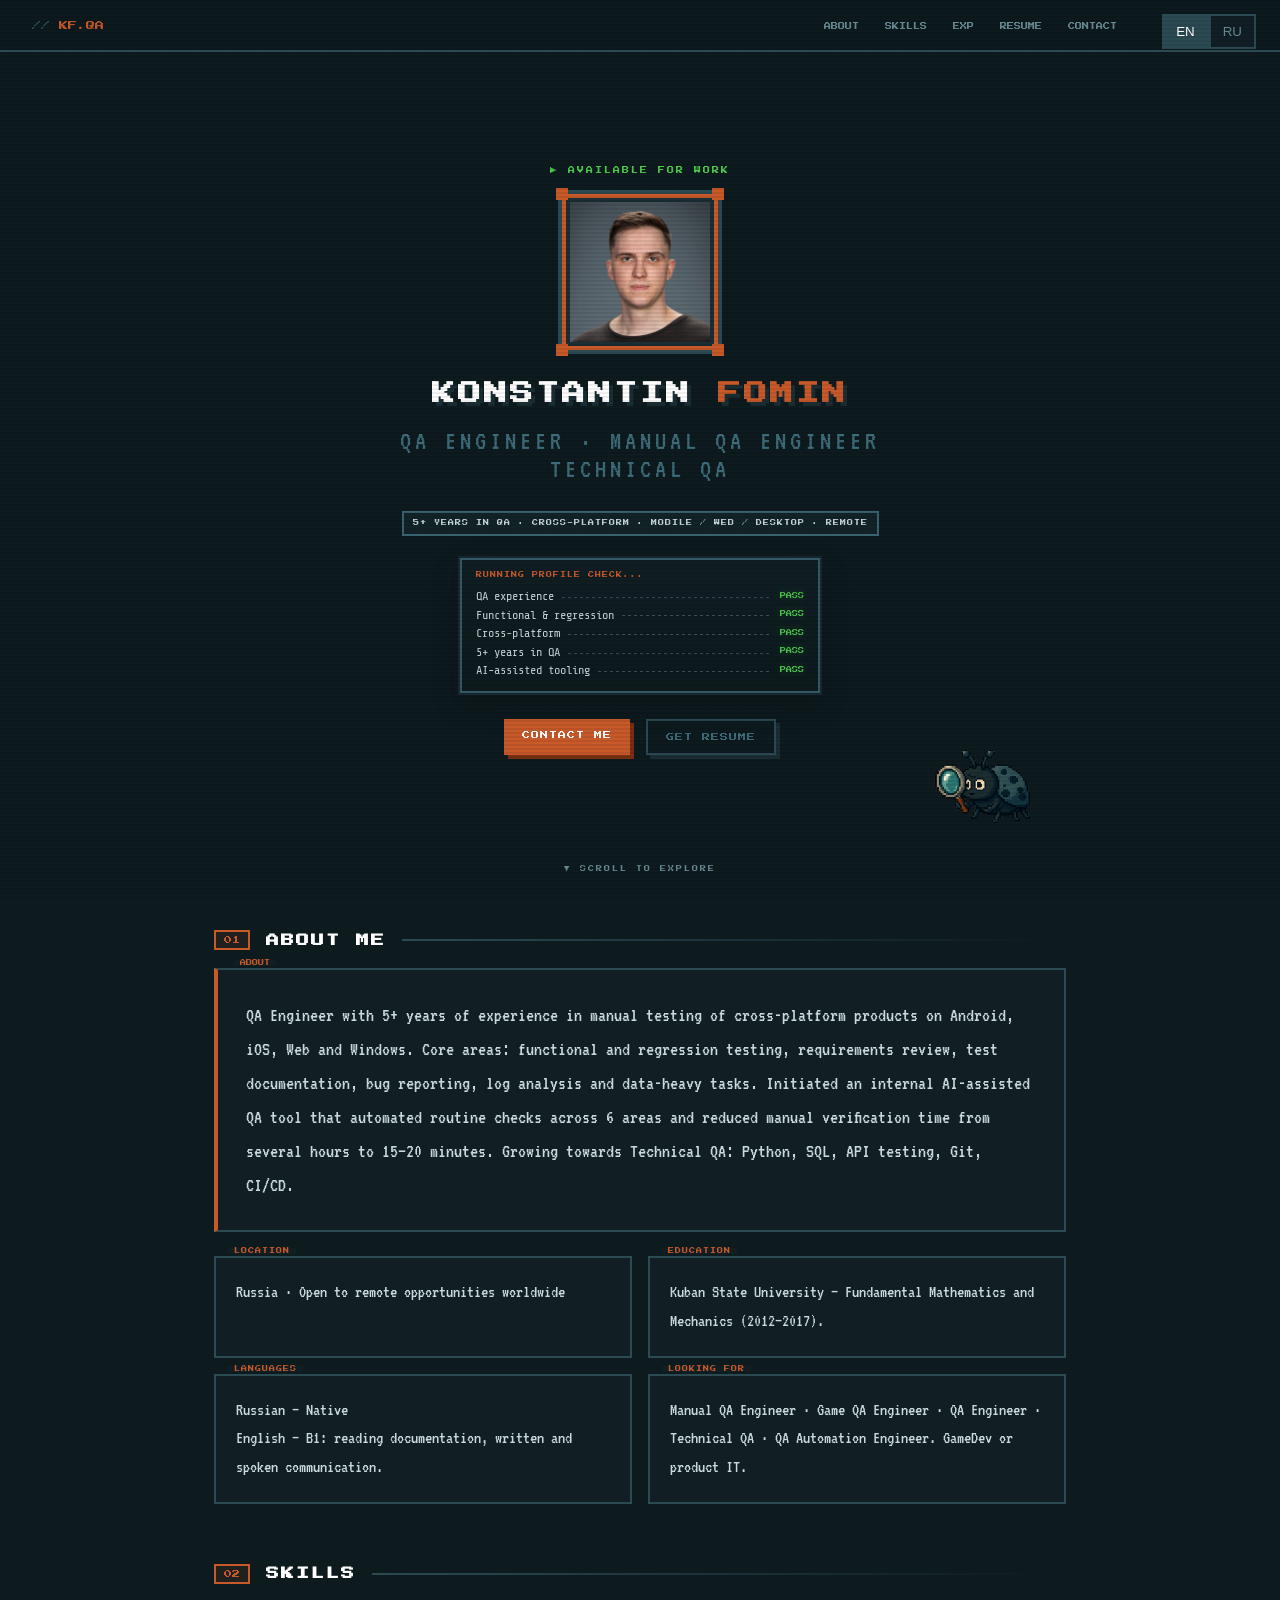
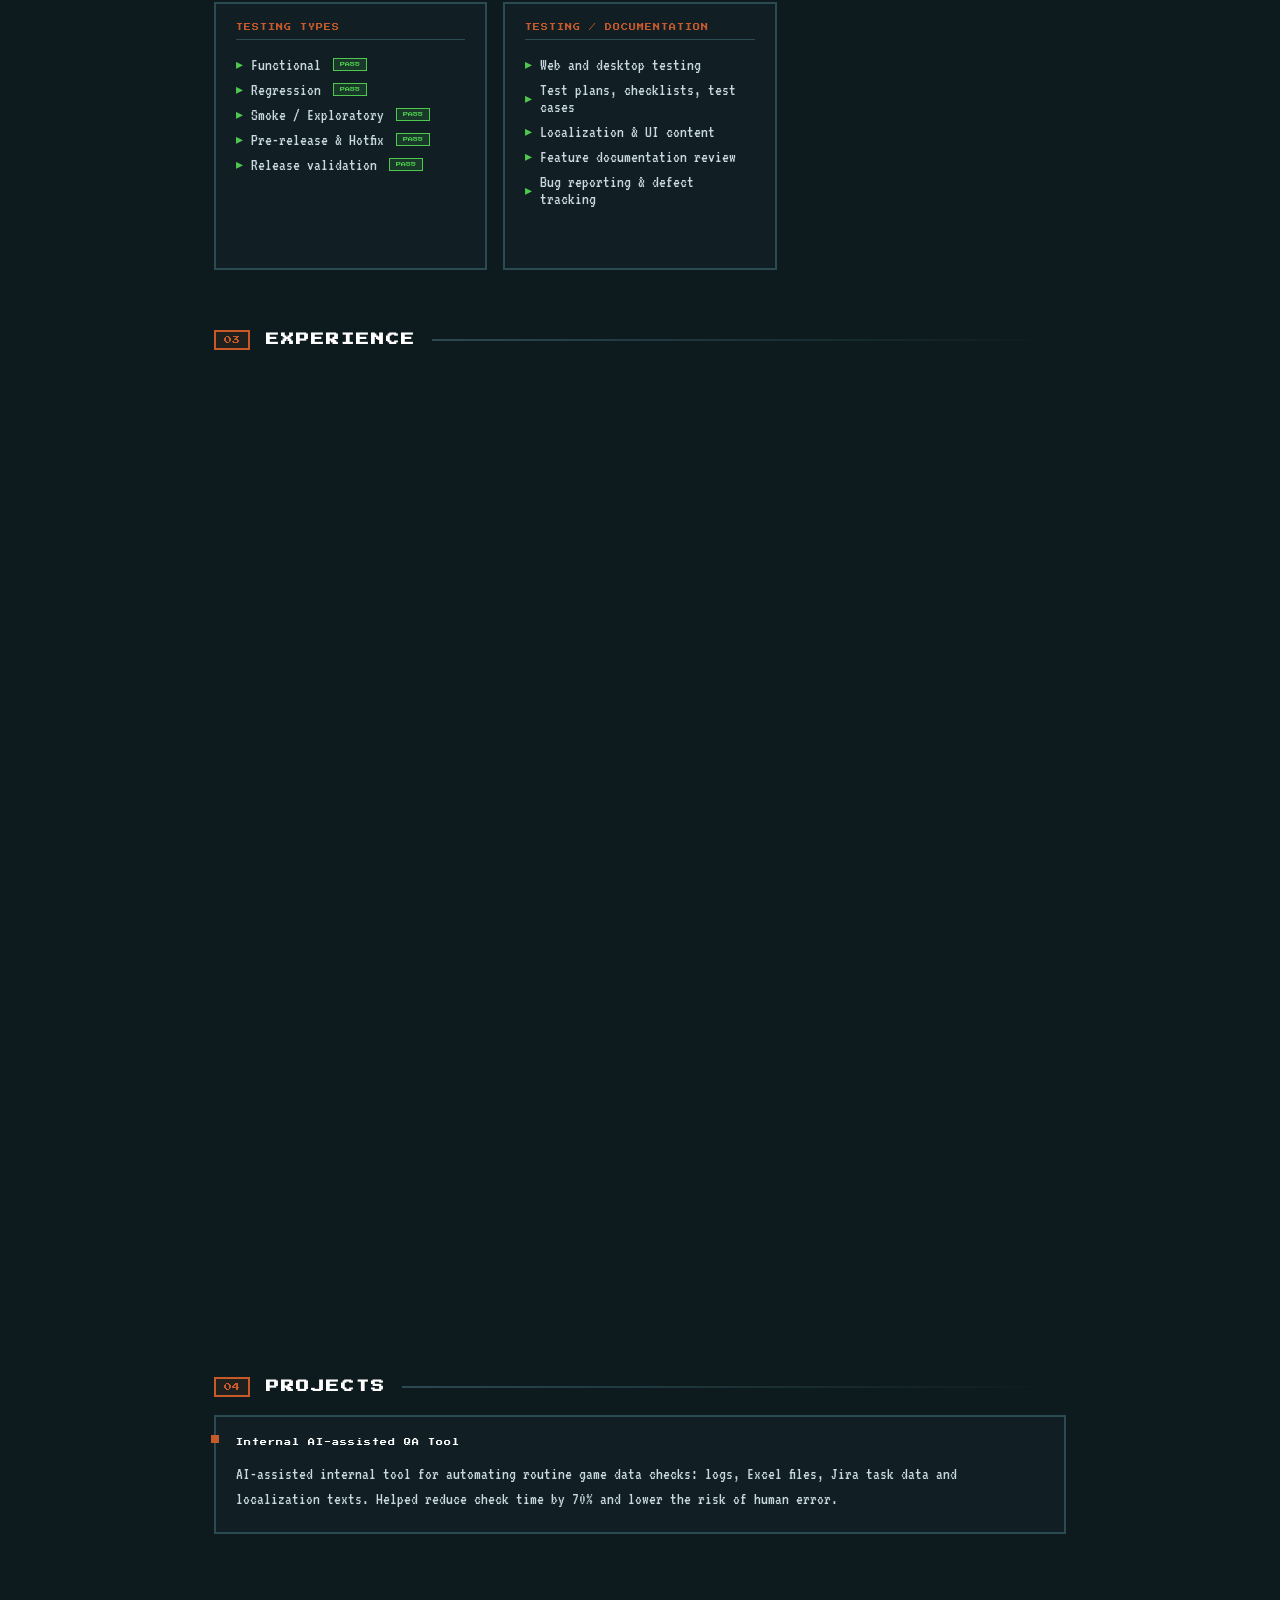
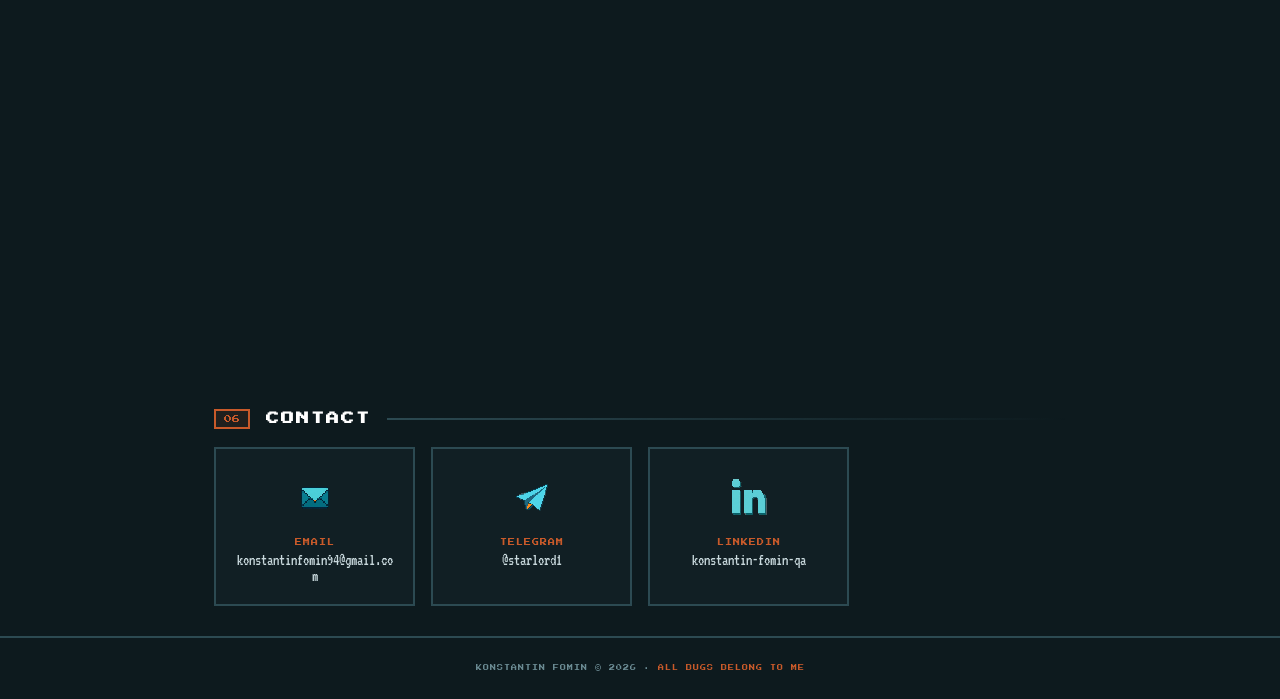
==== general/index.html @ f380e606 "Add /general — non-gamedev General QA version of the site New page at general/index.html (served at " ====
<!DOCTYPE html>
<html lang="en">
<head>
<meta charset="UTF-8">
<meta name="viewport" content="width=device-width, initial-scale=1.0">
<title>Konstantin Fomin — QA Engineer</title>
<link rel="icon" type="image/png" sizes="16x16" href="/assets/icons/favicon-16x16.png">
<link rel="icon" type="image/png" sizes="32x32" href="/assets/icons/favicon-32x32.png">
<link rel="icon" type="image/png" href="/assets/icons/favicon.png">
<link rel="apple-touch-icon" sizes="180x180" href="/assets/icons/apple-touch-icon.png">
<link href="https://fonts.googleapis.com/css2?family=Press+Start+2P&family=VT323&family=Share+Tech+Mono&display=swap" rel="stylesheet">
<style>
:root {
  --teal: #2C4A52;
  --teal-light: #3d6b77;
  --teal-dark: #1a2e34;
  --orange: #C85A2A;
  --bg: #0d1a1e;
  --bg2: #111f24;
  --text: #c8d8dc;
  --text-dim: #6a8a92;
  --green: #4ec94e;
  --yellow: #e8c84e;
}
* { margin:0; padding:0; box-sizing:border-box; }
html { scroll-behavior:smooth; }
body {
  background:var(--bg); color:var(--text);
  font-family:"Share Tech Mono",monospace;
  font-size:14px; overflow-x:hidden; cursor:crosshair;
}
body::before {
  content:""; position:fixed; inset:0;
  background:repeating-linear-gradient(0deg,transparent,transparent 2px,rgba(0,0,0,0.07) 2px,rgba(0,0,0,0.07) 4px);
  pointer-events:none; z-index:1000;
}
body::after {
  content:""; position:fixed; inset:0;
  background-image:linear-gradient(rgba(44,74,82,0.05) 1px,transparent 1px),linear-gradient(90deg,rgba(44,74,82,0.05) 1px,transparent 1px);
  background-size:32px 32px; pointer-events:none; z-index:0;
}

/* LANG */
.lang-switcher { position:fixed; top:14px; right:24px; z-index:900; display:flex; font-family:"Press Start 2P",monospace; font-size:8px; }
.lang-btn { background:var(--bg2); border:2px solid var(--teal); color:var(--text-dim); padding:8px 12px; cursor:pointer; transition:all 0.1s; }
.lang-btn.active { background:var(--teal); color:#fff; }
.lang-btn:hover { background:var(--teal-light); color:#fff; }

/* NAV */
nav { position:fixed; top:0; left:0; width:100%; background:rgba(13,26,30,0.96); border-bottom:2px solid var(--teal); z-index:800; padding:0 32px; display:flex; align-items:center; height:52px; backdrop-filter:blur(8px); }
.nav-logo { font-family:"Press Start 2P",monospace; font-size:9px; color:var(--orange); margin-right:auto; }
.nav-logo span { color:var(--teal-light); }
.nav-links { display:flex; gap:4px; list-style:none; margin-right:120px; }
.nav-links a { font-family:"Press Start 2P",monospace; font-size:7px; color:var(--text-dim); text-decoration:none; padding:6px 10px; border:1px solid transparent; transition:all 0.15s; }
.nav-links a:hover { color:var(--orange); border-color:var(--orange); }

/* HERO */
#hero { min-height:100vh; display:flex; align-items:center; justify-content:center; flex-direction:column; position:relative; z-index:1; padding-top:52px; text-align:center; }
.hero-status { font-family:"Press Start 2P",monospace; font-size:7px; color:var(--green); letter-spacing:2px; margin-bottom:28px; animation:blink 1.2s infinite; }
@keyframes blink { 0%,100%{opacity:1} 50%{opacity:0.3} }

.hero-photo-wrap { position:relative; width:140px; height:140px; margin:0 auto 32px; }
.hero-photo { width:140px; height:140px; object-fit:cover; object-position:top center; display:block; }
.pixel-frame {
  position:absolute; inset:0; pointer-events:none;
  outline:4px solid var(--orange);
  outline-offset:4px;
  box-shadow: 0 0 0 8px var(--teal-dark), 0 0 0 12px var(--teal);
}
.pixel-corner { position:absolute; width:12px; height:12px; background:var(--orange); }
.pixel-corner.tl { top:-14px; left:-14px; }
.pixel-corner.tr { top:-14px; right:-14px; }
.pixel-corner.bl { bottom:-14px; left:-14px; }
.pixel-corner.br { bottom:-14px; right:-14px; animation:pulse-dot 2s infinite; }
@keyframes pulse-dot { 0%,100%{opacity:1;transform:scale(1)} 50%{opacity:0.5;transform:scale(1.4)} }

.hero-name { font-family:"Press Start 2P",monospace; font-size:clamp(13px,2.5vw,23px); color:#fff; letter-spacing:3px; line-height:1.7; margin-bottom:14px; text-shadow:4px 4px 0 var(--teal-dark); }
.hero-name .hl { color:var(--orange); }
.hero-title { font-family:"VT323",monospace; font-size:clamp(20px,3.5vw,28px); color:var(--teal-light); letter-spacing:4px; margin-bottom:28px; }
.hero-tags { display:flex; gap:8px; justify-content:center; flex-wrap:wrap; margin-bottom:22px; }
.hero-tags.summary { margin-bottom:22px; }
.tag { font-family:"Press Start 2P",monospace; font-size:6px; padding:5px 9px; border:2px solid var(--teal); color:var(--text-dim); background:rgba(44,74,82,0.2); }
.tag.pass { border-color:var(--green); color:var(--green); background:rgba(78,201,78,0.08); }
.hero-summary { max-width:min(760px,100%); line-height:1.8; letter-spacing:1px; color:var(--text); border-color:rgba(61,107,119,0.9); }
.hero-btns { display:flex; gap:16px; justify-content:center; flex-wrap:wrap; }
.btn-pixel { font-family:"Press Start 2P",monospace; font-size:8px; padding:12px 18px; text-decoration:none; cursor:pointer; letter-spacing:1px; transition:transform 0.1s; display:inline-block; border:none; }
.btn-primary { background:var(--orange); color:#fff; box-shadow:4px 4px 0 #7a3010; }
.btn-primary:hover { transform:translate(-2px,-2px); box-shadow:6px 6px 0 #7a3010; }
.btn-secondary { background:transparent; color:var(--teal-light); border:2px solid var(--teal); box-shadow:4px 4px 0 var(--teal-dark); }
.btn-secondary:hover { transform:translate(-2px,-2px); box-shadow:6px 6px 0 var(--teal-dark); color:#fff; border-color:var(--teal-light); }

.qa-scanner {
  width:min(360px,calc(100vw - 48px)); margin:0 auto 26px; padding:12px 14px 11px;
  position:relative; overflow:hidden; text-align:left;
  background:linear-gradient(180deg,rgba(17,31,36,0.92),rgba(13,26,30,0.84));
  border:2px solid rgba(61,107,119,0.8); box-shadow:0 0 0 2px rgba(26,46,52,0.85),0 10px 28px rgba(0,0,0,0.18);
}
.qa-scanner::before {
  content:""; position:absolute; inset:0;
  background:linear-gradient(90deg,transparent,rgba(78,201,78,0.09),transparent);
  transform:translateX(-120%); animation:qa-scan 5.8s ease-in-out infinite;
  pointer-events:none;
}
.qa-scanner-title {
  position:relative; display:block; margin-bottom:9px;
  font-family:"Press Start 2P",monospace; font-size:6px; letter-spacing:1px; color:var(--orange);
}
.qa-row {
  position:relative; display:flex; align-items:center; gap:8px;
  font-family:"Share Tech Mono",monospace; font-size:12px; line-height:1.55; color:var(--text);
  opacity:0; transform:translateY(4px); animation:qa-row-in 0.45s ease forwards;
}
.qa-row:nth-child(2){ animation-delay:0.08s; }
.qa-row:nth-child(3){ animation-delay:0.16s; }
.qa-row:nth-child(4){ animation-delay:0.24s; }
.qa-row:nth-child(5){ animation-delay:0.32s; }
.qa-row:nth-child(6){ animation-delay:0.40s; }
.qa-row-label { white-space:nowrap; }
.qa-row::after {
  content:""; height:1px; flex:1; min-width:18px;
  background-image:linear-gradient(90deg,rgba(106,138,146,0.45) 45%,transparent 45%);
  background-size:6px 1px; transform:translateY(1px);
}
.qa-pass {
  order:3; font-family:"Press Start 2P",monospace; font-size:6px; color:var(--green);
  text-shadow:0 0 8px rgba(78,201,78,0.35); animation:qa-pass-pulse 2.8s ease-in-out infinite;
}
@keyframes qa-scan { 0%,58%,100%{transform:translateX(-120%)} 70%,88%{transform:translateX(120%)} }
@keyframes qa-row-in { to{opacity:1; transform:translateY(0)} }
@keyframes qa-pass-pulse { 0%,100%{opacity:0.82} 50%{opacity:1} }

/* BUG */
.bug-deco { position:absolute; bottom:36px; right:36px; width:150px; animation:bug-float 4s ease-in-out infinite; cursor:pointer; z-index:2; }
@keyframes bug-float { 0%,100%{transform:translateY(0) rotate(-3deg)} 50%{transform:translateY(-10px) rotate(3deg)} }
.bug-deco:hover { animation:bug-shake 0.4s forwards; }
@keyframes bug-shake { 0%,100%{transform:rotate(0)} 25%{transform:rotate(-12deg)} 75%{transform:rotate(12deg)} }

.scroll-hint { position:absolute; bottom:28px; left:50%; transform:translateX(-50%); font-family:"Press Start 2P",monospace; font-size:6px; color:var(--text-dim); letter-spacing:2px; animation:bounce 2s infinite; }
@keyframes bounce { 0%,100%{transform:translateX(-50%) translateY(0)} 50%{transform:translateX(-50%) translateY(8px)} }

/* SECTIONS */
section { position:relative; z-index:1; padding:30px 24px; max-width:900px; margin:0 auto; }
.section-header { display:flex; align-items:center; gap:16px; margin-bottom:18px; }
.section-num { font-family:"Press Start 2P",monospace; font-size:8px; color:var(--orange); border:2px solid var(--orange); padding:4px 8px; background:rgba(200,90,42,0.1); }
.section-title { font-family:"Press Start 2P",monospace; font-size:clamp(9px,1.8vw,13px); color:#fff; letter-spacing:2px; }
.section-line { flex:1; height:2px; background:linear-gradient(90deg,var(--teal),transparent); }

/* ABOUT */
.about-intro { background:var(--bg2); border:2px solid var(--teal); border-left:4px solid var(--orange); padding:28px; margin-bottom:24px; position:relative; }
.about-intro::before { content:"ABOUT"; position:absolute; top:-10px; left:16px; font-family:"Press Start 2P",monospace; font-size:6px; color:var(--orange); background:var(--bg2); padding:0 6px; }
.about-intro p { font-family:"VT323",monospace; font-size:20px; line-height:1.7; color:var(--text); }
.about-grid { display:grid; grid-template-columns:1fr 1fr; gap:16px; }
@media(max-width:640px){ .about-grid{grid-template-columns:1fr} }
.about-card { background:var(--bg2); border:2px solid var(--teal); padding:20px; position:relative; }
.about-card::before { content:attr(data-label); position:absolute; top:-10px; left:12px; font-family:"Press Start 2P",monospace; font-size:6px; background:var(--bg2); color:var(--orange); padding:0 6px; letter-spacing:1px; }
.about-card p { font-family:"VT323",monospace; font-size:18px; line-height:1.6; color:var(--text); }

/* SKILLS */
.skills-grid { display:grid; grid-template-columns:repeat(auto-fit,minmax(250px,1fr)); gap:16px; }
.skill-block { background:var(--bg2); border:2px solid var(--teal); padding:20px; }
.skill-block-title { font-family:"Press Start 2P",monospace; font-size:7px; color:var(--orange); letter-spacing:1px; margin-bottom:16px; padding-bottom:8px; border-bottom:1px solid var(--teal); }
.skill-item { display:flex; align-items:center; gap:8px; margin-bottom:8px; font-family:"VT323",monospace; font-size:17px; color:var(--text); }
.skill-item::before { content:"▸"; color:var(--green); font-size:14px; flex-shrink:0; }
.skill-item a { color:var(--orange); text-decoration:none; border-bottom:1px dotted var(--orange); }
.skill-item a:hover { color:var(--teal-light); border-bottom-color:var(--teal-light); }
.badge { display:inline-block; font-family:"Press Start 2P",monospace; font-size:5px; padding:3px 6px; margin-left:4px; }
.badge-pass { background:rgba(78,201,78,0.15); color:var(--green); border:1px solid var(--green); }
.badge-wip { background:rgba(232,200,78,0.15); color:var(--yellow); border:1px solid var(--yellow); }

/* EXPERIENCE */
.exp-item { background:var(--bg2); border:2px solid var(--teal); padding:28px; margin-bottom:24px; position:relative; }
.exp-item::before { content:""; position:absolute; left:-6px; top:20px; width:10px; height:10px; background:var(--orange); }
.exp-header { display:flex; justify-content:space-between; align-items:flex-start; margin-bottom:6px; flex-wrap:wrap; gap:8px; }
.exp-company { font-family:"Press Start 2P",monospace; font-size:10px; color:#fff; letter-spacing:1px; }
.exp-period { font-family:"Press Start 2P",monospace; font-size:7px; color:var(--text-dim); }
.exp-role { font-family:"VT323",monospace; font-size:18px; color:var(--teal-light); margin-bottom:4px; }
.exp-meta { font-family:"Share Tech Mono",monospace; font-size:11px; color:var(--text-dim); margin-bottom:16px; }
.exp-list { list-style:none; display:flex; flex-direction:column; gap:8px; }
.exp-list li { font-family:"VT323",monospace; font-size:17px; color:var(--text); padding-left:20px; position:relative; line-height:1.45; }
.exp-list li::before { content:"–"; position:absolute; left:0; color:var(--teal-light); }
.initiatives { margin-top:20px; background:rgba(44,74,82,0.15); border-left:3px solid var(--orange); padding:16px; }
.init-title { font-family:"Press Start 2P",monospace; font-size:6px; color:var(--orange); letter-spacing:1px; margin-bottom:12px; }
.init-list { list-style:none; display:flex; flex-direction:column; gap:10px; }
.init-list li { font-family:"VT323",monospace; font-size:17px; color:var(--text); padding-left:20px; position:relative; line-height:1.45; }
.init-list li::before { content:"◆"; position:absolute; left:0; color:var(--orange); font-size:10px; top:3px; }

/* PROJECTS */
.projects-grid { display:grid; grid-template-columns:repeat(auto-fit,minmax(240px,1fr)); gap:16px; }
.project-card { background:var(--bg2); border:2px solid var(--teal); padding:20px; position:relative; }
.project-card::before { content:""; position:absolute; left:-5px; top:18px; width:8px; height:8px; background:var(--orange); }
.project-title { font-family:"Press Start 2P",monospace; font-size:7px; color:#fff; line-height:1.7; letter-spacing:1px; margin-bottom:12px; }
.project-title a { color:var(--orange); text-decoration:none; border-bottom:1px dotted var(--orange); }
.project-title a:hover { color:var(--teal-light); border-bottom-color:var(--teal-light); }
.project-text { font-family:"VT323",monospace; font-size:17px; line-height:1.5; color:var(--text); }
.project-featured { display:flex; gap:20px; align-items:flex-start; background:var(--bg2); border:2px solid var(--teal); padding:20px; position:relative; margin-bottom:16px; }
.project-featured::before { content:""; position:absolute; left:-5px; top:18px; width:8px; height:8px; background:var(--orange); }
.project-featured-info { flex:1 1 auto; min-width:0; }
.project-embed { flex:0 0 552px; max-width:100%; }
.project-embed iframe { display:block; width:100%; height:167px; border:2px solid var(--teal); }

/* DOWNLOAD */
.download-box { background:var(--bg2); border:2px solid var(--teal); padding:40px; text-align:center; }
.download-box p { font-family:"VT323",monospace; font-size:20px; color:var(--text-dim); margin-bottom:28px; line-height:1.6; }
.download-btns { display:flex; gap:16px; justify-content:center; flex-wrap:wrap; }

/* CONTACT */
.contact-grid { display:grid; grid-template-columns:repeat(auto-fit,minmax(190px,1fr)); gap:16px; }
.contact-item { background:var(--bg2); border:2px solid var(--teal); padding:20px; text-align:center; text-decoration:none; display:block; transition:all 0.15s; }
.contact-item:hover { border-color:var(--orange); transform:translate(-3px,-3px); box-shadow:3px 3px 0 var(--teal-dark); }
.contact-icon { width:58px; height:58px; object-fit:contain; display:block; margin:0 auto 12px; image-rendering:pixelated; }
.contact-label { font-family:"Press Start 2P",monospace; font-size:7px; color:var(--orange); letter-spacing:1px; display:block; margin-bottom:6px; }
.contact-value { font-family:"VT323",monospace; font-size:16px; color:var(--text); word-break:break-all; overflow-wrap:anywhere; }

/* FOOTER */
footer { position:relative; z-index:1; border-top:2px solid var(--teal); padding:24px; text-align:center; }
footer p { font-family:"Press Start 2P",monospace; font-size:6px; color:var(--text-dim); letter-spacing:1px; line-height:2.2; }
footer span { color:var(--orange); }

/* FADE */
.fade-in { opacity:0; transform:translateY(20px); transition:opacity 0.6s ease,transform 0.6s ease; }
.fade-in.visible { opacity:1; transform:translateY(0); }

.about-intro,.about-card,.skill-block,.exp-item,.project-card,.download-box,.tag { transition:border-color 0.18s ease,box-shadow 0.18s ease,transform 0.18s ease,background 0.18s ease; }
.about-intro:hover,.about-card:hover,.skill-block:hover,.exp-item:hover,.project-card:hover,.download-box:hover {
  border-color:var(--teal-light); box-shadow:0 0 0 1px rgba(61,107,119,0.35),0 8px 22px rgba(0,0,0,0.16);
}
.about-card:hover,.skill-block:hover,.project-card:hover,.contact-item:hover { transform:translate(-2px,-2px); }
.tag:hover { border-color:var(--teal-light); color:#fff; background:rgba(61,107,119,0.22); }
.skill-item { transition:color 0.16s ease,transform 0.16s ease; }
.skill-item:hover { color:#fff; transform:translateX(3px); }
a:focus-visible,button:focus-visible {
  outline:2px solid var(--yellow); outline-offset:4px;
}

/* ===== RESPONSIVE: tablets & mobile ===== */
@media(max-width:768px){
  /* Nav: hide links, keep logo + lang switcher */
  .nav-links { display:none; }
  nav { padding:0 16px; }
  .nav-logo { margin-right:auto; }
  .lang-switcher { top:10px; right:12px; }
  .lang-btn { min-height:44px; display:flex; align-items:center; }

  /* Section spacing */
  section { padding:24px 16px; }
  .section-header { margin-bottom:16px; }

  /* Hero: trim letter-spacing so long words don't overflow */
  .hero-name { letter-spacing:2px; }
  .hero-title { letter-spacing:2px; }

  /* Tap targets >= 44px tall */
  .btn-pixel { min-height:44px; display:inline-flex; align-items:center; justify-content:center; padding:12px 20px; }

  /* Contacts: 2 columns on mobile */
  .contact-grid { grid-template-columns:repeat(2,1fr); }

  /* Compact cards / experience */
  .exp-item { padding:18px; }
  .download-box { padding:24px; }
  .about-intro { padding:20px; }

  /* Featured project: stack text over embed */
  .project-featured { flex-direction:column; }
  .project-embed { flex-basis:auto; width:100%; }
}

@media(max-width:640px){
  #hero { padding-left:16px; padding-right:16px; }
  .qa-scanner { width:100%; margin-bottom:22px; padding:11px 12px; }
  .qa-row { font-size:11px; gap:6px; }
  .qa-row-label { white-space:normal; }
  .qa-pass { font-size:5px; }
  .bug-deco { width:120px; bottom:28px; right:20px; }
  .contact-icon { width:46px; height:46px; margin-bottom:10px; }
}

/* ===== RESPONSIVE: small phones ===== */
@media(max-width:420px){
  /* Hero title scales down, less letter-spacing */
  .hero-name { letter-spacing:1px; }
  .hero-title { font-size:18px; letter-spacing:1px; }

  /* Stack hero & resume buttons full-width for big tap targets */
  .hero-btns, .download-btns { flex-direction:column; align-items:stretch; width:100%; }
  .hero-btns .btn-pixel, .download-btns .btn-pixel { width:100%; }

  /* Hide decorative bug so it doesn't overlap full-width buttons */
  .bug-deco { display:none; }

  /* Contacts single column on very small screens */
  .contact-grid { grid-template-columns:1fr; }

  /* Tighter card padding */
  .about-card, .skill-block, .project-card, .contact-item { padding:16px; }
}

@media(prefers-reduced-motion:reduce){
  html { scroll-behavior:auto; }
  *,*::before,*::after {
    animation-duration:0.001ms !important;
    animation-iteration-count:1 !important;
    transition-duration:0.001ms !important;
  }
  .fade-in { opacity:1; transform:none; }
  .qa-row { opacity:1; transform:none; }
}
</style>
</head>
<body>

<div class="lang-switcher">
  <button class="lang-btn active" onclick="setLang('en')">EN</button>
  <button class="lang-btn" onclick="setLang('ru')">RU</button>
</div>

<nav>
  <div class="nav-logo"><span>//</span> KF.QA</div>
  <ul class="nav-links">
    <li><a href="#about">ABOUT</a></li>
    <li><a href="#skills">SKILLS</a></li>
    <li><a href="#experience">EXP</a></li>
    <li><a href="#resume">RESUME</a></li>
    <li><a href="#contact">CONTACT</a></li>
  </ul>
</nav>

<section id="hero">
  <div class="hero-status" id="hero-status">▶ AVAILABLE FOR WORK</div>

  <div class="hero-photo-wrap">
    <img class="hero-photo" src="[data-uri]" alt="Konstantin Fomin">
    <div class="pixel-frame"></div>
    <div class="pixel-corner tl"></div>
    <div class="pixel-corner tr"></div>
    <div class="pixel-corner bl"></div>
    <div class="pixel-corner br"></div>
  </div>

  <h1 class="hero-name">KONSTANTIN <span class="hl">FOMIN</span></h1>
  <p class="hero-title" id="hero-title">QA ENGINEER &nbsp;·&nbsp; MANUAL QA ENGINEER<br>TECHNICAL QA</p>

  <div class="hero-tags summary">
    <span class="tag hero-summary" id="hero-summary">5+ YEARS IN QA · CROSS-PLATFORM · MOBILE / WEB / DESKTOP · REMOTE</span>
  </div>

  <div class="qa-scanner fade-in" aria-label="QA profile check">
    <span class="qa-scanner-title" id="qa-title">RUNNING PROFILE CHECK...</span>
    <div class="qa-row"><span class="qa-row-label" id="qa-line-1">QA experience</span><span class="qa-pass" id="qa-pass-1">PASS</span></div>
    <div class="qa-row"><span class="qa-row-label" id="qa-line-2">Functional &amp; regression</span><span class="qa-pass" id="qa-pass-2">PASS</span></div>
    <div class="qa-row"><span class="qa-row-label" id="qa-line-3">Cross-platform</span><span class="qa-pass" id="qa-pass-3">PASS</span></div>
    <div class="qa-row"><span class="qa-row-label" id="qa-line-4">5+ years in QA</span><span class="qa-pass" id="qa-pass-4">PASS</span></div>
    <div class="qa-row"><span class="qa-row-label" id="qa-line-5">AI-assisted tooling</span><span class="qa-pass" id="qa-pass-5">PASS</span></div>
  </div>

  <div class="hero-btns">
    <a href="#contact" class="btn-pixel btn-primary" id="btn-contact">CONTACT ME</a>
    <a href="#resume" class="btn-pixel btn-secondary" id="btn-resume">GET RESUME</a>
  </div>

  <img class="bug-deco" src="[data-uri]" alt="bug" title="Found a bug? That is my job.">

  <div class="scroll-hint" id="scroll-hint">▼ SCROLL TO EXPLORE</div>
</section>

<section id="about">
  <div class="section-header fade-in">
    <span class="section-num">01</span>
    <h2 class="section-title" id="title-about">ABOUT ME</h2>
    <div class="section-line"></div>
  </div>

  <div class="about-intro fade-in">
    <p id="about-text">QA Engineer with 5+ years of experience in manual testing of cross-platform products on Android, iOS, Web and Windows. Core areas: functional and regression testing, requirements review, test documentation, bug reporting, log analysis and data-heavy tasks. Initiated an internal AI-assisted QA tool that automated routine checks across 6 areas and reduced manual verification time from several hours to 15–20 minutes. Growing towards Technical QA: Python, SQL, API testing, Git, CI/CD.</p>
  </div>

  <div class="about-grid">
    <div class="about-card fade-in" data-label="LOCATION">
      <p id="about-location">Russia · Open to remote opportunities worldwide</p>
    </div>
    <div class="about-card fade-in" data-label="EDUCATION">
      <p id="about-edu">Kuban State University — Fundamental Mathematics and Mechanics (2012–2017).</p>
    </div>
    <div class="about-card fade-in" data-label="LANGUAGES">
      <p id="about-lang">Russian — Native<br>English — B1: reading documentation, written and spoken communication.</p>
    </div>
    <div class="about-card fade-in" data-label="LOOKING FOR">
      <p id="about-looking">Manual QA Engineer · Game QA Engineer · QA Engineer · Technical QA · QA Automation Engineer. GameDev or product IT.</p>
    </div>
  </div>
</section>

<section id="skills">
  <div class="section-header fade-in">
    <span class="section-num">02</span>
    <h2 class="section-title" id="title-skills">SKILLS</h2>
    <div class="section-line"></div>
  </div>
  <div class="skills-grid">
    <div class="skill-block fade-in">
      <div class="skill-block-title" id="sk-title-1">TESTING TYPES</div>
      <div class="skill-item">Functional <span class="badge badge-pass">PASS</span></div>
      <div class="skill-item">Regression <span class="badge badge-pass">PASS</span></div>
      <div class="skill-item">Smoke / Exploratory <span class="badge badge-pass">PASS</span></div>
      <div class="skill-item">Pre-release &amp; Hotfix <span class="badge badge-pass">PASS</span></div>
      <div class="skill-item">Release validation <span class="badge badge-pass">PASS</span></div>
    </div>
    <div class="skill-block fade-in">
      <div class="skill-block-title" id="sk-title-2">TESTING / DOCUMENTATION</div>
      <div class="skill-item" id="sk-events">Web and desktop testing</div>
      <div class="skill-item" id="sk-balance">Test plans, checklists, test cases</div>
      <div class="skill-item" id="sk-loc">Localization &amp; UI content</div>
      <div class="skill-item" id="sk-doc">Feature documentation review</div>
      <div class="skill-item">Bug reporting &amp; defect tracking</div>
    </div>
    <div class="skill-block fade-in">
      <div class="skill-block-title" id="sk-title-3">TOOLS &amp; PLATFORMS</div>
      <div class="skill-item">Jira · Confluence · Google Docs</div>
      <div class="skill-item">Android · iOS · Web · Desktop</div>
      <div class="skill-item">NOX · Android Studio</div>
      <div class="skill-item">Git, GitHub Actions (CI/CD), Docker, Linux</div>
      <div class="skill-item">Postman, Swagger</div>
      <div class="skill-item">SQL <span class="badge badge-wip">WIP</span></div>
      <div class="skill-item">Python <span class="badge badge-wip">WIP</span></div>
    </div>
  </div>
</section>

<section id="experience">
  <div class="section-header fade-in">
    <span class="section-num">03</span>
    <h2 class="section-title" id="title-exp">EXPERIENCE</h2>
    <div class="section-line"></div>
  </div>

  <div class="exp-item fade-in">
    <div class="exp-header">
      <span class="exp-company">GAMETEQ</span>
      <span class="exp-period" id="exp1-period">Sep 2022 — Present</span>
    </div>
    <div class="exp-role" id="exp1-role">QA Engineer · Tbilisi, Georgia / Remote</div>
    <div class="exp-meta" id="exp1-meta">Vikings: War of Clans · Throne: Kingdom at War · Android, iOS, Web, Windows · Continuous since Mar 2021</div>
    <ul class="exp-list">
      <li id="exp1-1">Test new features, regression, pre-release builds and hotfix changes across all platforms</li>
      <li id="exp1-2">Verify product functionality: new features, integrations, user scenarios and UI elements</li>
      <li id="exp1-3">Validate implementation against Jira, documentation, mockups, Excel/Google Sheets and logs</li>
      <li id="exp1-4">Review documentation for new features: identify ambiguities, inconsistencies and negative scenarios before testing starts</li>
      <li id="exp1-5">Test localization, UI texts, news, FAQ/portal texts, visual elements and VFX</li>
      <li id="exp1-6">Collaborate with developers, analysts and the product team to clarify requirements</li>
    </ul>
    <div class="initiatives">
      <div class="init-title" id="init-title">INITIATIVES</div>
      <ul class="init-list">
        <li id="init1">Initiated and developed an internal AI-assisted QA tool for automating routine game data checks. Covers 6 check types: news texts, seasonal store balance, Asgard store balance, localization, portal texts and competition balance. Result: reduced check time by 70% (from several hours to 15–20 minutes) and minimized the risk of human error.</li>
        <li id="init2">Prepared internal QA documentation: practical guidelines and working materials for the team. Reduced onboarding time for new QA specialists.</li>
        <li id="init3">Proposed and drove improvements to the internal debug panel: introduced new commands and UI controls for faster test environment setup, reducing the number of manual actions required for routine QA tasks. Used by the entire team daily.</li>
      </ul>
    </div>
  </div>

  <div class="exp-item fade-in">
    <div class="exp-header">
      <span class="exp-company">PLARIUM</span>
      <span class="exp-period" id="exp2-period">Mar 2021 — Aug 2022</span>
    </div>
    <div class="exp-role" id="exp2-role">Quality Engineer · Krasnodar, Russia</div>
    <div class="exp-meta">Vikings: War of Clans · Throne: Kingdom at War · Android, iOS, Web, Windows</div>
    <ul class="exp-list">
      <li id="exp2-1">Manual testing of new features: UI/UX, localization and visual elements</li>
      <li id="exp2-2">Validated implementation against Jira tasks, documentation, mockups, Excel/Google Sheets and game logs</li>
      <li id="exp2-3">Regression testing, pre-release checks, release validation and hotfix verification</li>
      <li id="exp2-4">Feature documentation review: identified ambiguities and negative scenarios before testing started</li>
    </ul>
  </div>
</section>

<section id="projects">
  <div class="section-header fade-in">
    <span class="section-num">04</span>
    <h2 class="section-title" id="title-projects">PROJECTS</h2>
    <div class="section-line"></div>
  </div>
  <div class="projects-grid">
    <div class="project-card fade-in">
      <div class="project-title" id="project1-title">Internal AI-assisted QA Tool</div>
      <p class="project-text" id="project1-text">AI-assisted internal tool for automating routine game data checks: logs, Excel files, Jira task data and localization texts. Helped reduce check time by 70% and lower the risk of human error.</p>
    </div>
  </div>
  <div class="projects-grid" style="margin-top:16px">
    <div class="project-card fade-in">
      <div class="project-title" id="project3-title"><a href="https://konstantinfomin.itch.io/corporate-frog" target="_blank">Corporate Frog</a></div>
      <p class="project-text" id="project3-text">Personal pet project taken end-to-end — from concept to a published build. Hands-on practice with UI, logic and the full release cycle.</p>
    </div>
  </div>
</section>

<section id="resume">
  <div class="section-header fade-in">
    <span class="section-num">05</span>
    <h2 class="section-title" id="title-resume">RESUME</h2>
    <div class="section-line"></div>
  </div>
  <div class="download-box fade-in">
    <p id="resume-text">Download my resume in English or Russian. Both versions are up to date.</p>
    <div class="download-btns">
      <a href="/resume_en.pdf" class="btn-pixel btn-primary" download id="dl-en">⬇ RESUME (EN)</a>
      <a href="/resume_ru.pdf" class="btn-pixel btn-secondary" download id="dl-ru">⬇ RESUME (RU)</a>
    </div>
  </div>
</section>

<section id="contact">
  <div class="section-header fade-in">
    <span class="section-num">06</span>
    <h2 class="section-title" id="title-contact">CONTACT</h2>
    <div class="section-line"></div>
  </div>
  <div class="contact-grid">
    <a href="mailto:konstantinfomin94@gmail.com" class="contact-item fade-in">
      <img class="contact-icon" src="/assets/icons/contact-email.png" alt="Email icon">
      <span class="contact-label">EMAIL</span>
      <span class="contact-value">konstantinfomin94@gmail.com</span>
    </a>
    <a href="https://t.me/starlord1" class="contact-item fade-in" target="_blank">
      <img class="contact-icon" src="/assets/icons/contact-telegram.png" alt="Telegram icon">
      <span class="contact-label">TELEGRAM</span>
      <span class="contact-value">@starlord1</span>
    </a>
    <a href="https://www.linkedin.com/in/konstantin-fomin-qa/" class="contact-item fade-in" target="_blank">
      <img class="contact-icon" src="/assets/icons/contact-linkedin.png" alt="LinkedIn icon">
      <span class="contact-label">LINKEDIN</span>
      <span class="contact-value">konstantin-fomin-qa</span>
    </a>
    <a href="https://github.com/konstantin-fomin" class="contact-item fade-in" target="_blank">
      <img class="contact-icon" src="/assets/icons/contact-github.png" alt="GitHub icon">
      <span class="contact-label">GITHUB</span>
      <span class="contact-value">github.com/konstantin-fomin</span>
    </a>
  </div>
</section>

<footer>
  <p id="footer-text">KONSTANTIN FOMIN © 2026 · <span>ALL BUGS BELONG TO ME</span></p>
</footer>

<script>
const translations = {
  en: {
    "hero-status": "▶ AVAILABLE FOR WORK",
    "hero-title": "QA ENGINEER · MANUAL QA ENGINEER<br>TECHNICAL QA",
    "hero-summary": "5+ YEARS IN QA · CROSS-PLATFORM · MOBILE / WEB / DESKTOP · REMOTE",
    "qa-title": "RUNNING PROFILE CHECK...",
    "qa-line-1": "QA experience",
    "qa-line-2": "Functional &amp; regression",
    "qa-line-3": "Cross-platform",
    "qa-line-4": "5+ years in QA",
    "qa-line-5": "AI-assisted tooling",
    "qa-pass-1": "PASS",
    "qa-pass-2": "PASS",
    "qa-pass-3": "PASS",
    "qa-pass-4": "PASS",
    "qa-pass-5": "PASS",
    "btn-contact": "CONTACT ME",
    "btn-resume": "GET RESUME",
    "scroll-hint": "▼ SCROLL TO EXPLORE",
    "title-about": "ABOUT ME",
    "about-text": "QA Engineer with 5+ years of experience in manual testing of cross-platform products on Android, iOS, Web and Windows. Core areas: functional and regression testing, requirements review, test documentation, bug reporting, log analysis and data-heavy tasks. Initiated an internal AI-assisted QA tool that automated routine checks across 6 areas and reduced manual verification time from several hours to 15–20 minutes. Growing towards Technical QA: Python, SQL, API testing, Git, CI/CD.",
    "about-location": "Russia · Open to remote opportunities worldwide",
    "about-edu": "Kuban State University — Fundamental Mathematics and Mechanics (2012–2017).",
    "about-lang": "Russian — Native<br>English — B1: reading documentation, written and spoken communication.",
    "about-looking": "Manual QA Engineer · Game QA Engineer · QA Engineer · Technical QA · QA Automation Engineer. GameDev or product IT.",
    "title-skills": "SKILLS",
    "sk-title-1": "TESTING TYPES",
    "sk-title-2": "TESTING / DOCUMENTATION",
    "sk-events": "Web and desktop testing",
    "sk-balance": "Test plans, checklists, test cases",
    "sk-loc": "Localization & UI content",
    "sk-doc": "Feature documentation review",
    "sk-title-3": "TOOLS & PLATFORMS",
    "title-exp": "EXPERIENCE",
    "exp1-period": "Sep 2022 — Present",
    "exp1-role": "QA Engineer · Tbilisi, Georgia / Remote",
    "exp1-meta": "Vikings: War of Clans · Throne: Kingdom at War · Android, iOS, Web, Windows · Continuous since Mar 2021",
    "exp1-1": "Test new features, regression, pre-release builds and hotfix changes across all platforms",
    "exp1-2": "Verify product functionality: new features, integrations, user scenarios and UI elements",
    "exp1-3": "Validate implementation against Jira, documentation, mockups, Excel/Google Sheets and logs",
    "exp1-4": "Review documentation for new features: identify ambiguities, inconsistencies and negative scenarios before testing starts",
    "exp1-5": "Test localization, UI texts, news, FAQ/portal texts, visual elements and VFX",
    "exp1-6": "Collaborate with developers, analysts and the product team to clarify requirements",
    "init-title": "INITIATIVES",
    "init1": "Initiated and developed an internal AI-assisted QA tool for automating routine game data checks. Covers 6 check types: news texts, seasonal store balance, Asgard store balance, localization, portal texts and competition balance. Result: reduced check time by 70% (from several hours to 15–20 minutes) and minimized the risk of human error.",
    "init2": "Prepared internal QA documentation: practical guidelines and working materials for the team. Reduced onboarding time for new QA specialists.",
    "init3": "Proposed and drove improvements to the internal debug panel: introduced new commands and UI controls for faster test environment setup, reducing the number of manual actions required for routine QA tasks. Used by the entire team daily.",
    "exp2-period": "Mar 2021 — Aug 2022",
    "exp2-role": "Quality Engineer · Krasnodar, Russia",
    "exp2-1": "Manual testing of new features: UI/UX, localization and visual elements",
    "exp2-2": "Validated implementation against Jira tasks, documentation, mockups, Excel/Google Sheets and game logs",
    "exp2-3": "Regression testing, pre-release checks, release validation and hotfix verification",
    "exp2-4": "Feature documentation review: identified ambiguities and negative scenarios before testing started",
    "title-projects": "PROJECTS",
    "project1-title": "Internal AI-assisted QA Tool",
    "project1-text": "AI-assisted internal tool for automating routine game data checks: logs, Excel files, Jira task data and localization texts. Helped reduce check time by 70% and lower the risk of human error.",
    "project3-title": "<a href=\"https://konstantinfomin.itch.io/corporate-frog\" target=\"_blank\">Corporate Frog</a>",
    "project3-text": "Personal pet project taken end-to-end — from concept to a published build. Hands-on practice with UI, logic and the full release cycle.",
    "title-resume": "RESUME",
    "resume-text": "Download my resume in English or Russian. Both versions are up to date.",
    "dl-en": "⬇ RESUME (EN)",
    "dl-ru": "⬇ RESUME (RU)",
    "title-contact": "CONTACT",
    "footer-text": "KONSTANTIN FOMIN © 2026 · <span>ALL BUGS BELONG TO ME</span>"
  },
  ru: {
    "hero-status": "▶ В ПОИСКЕ РАБОТЫ",
    "hero-title": "QA ENGINEER · MANUAL QA ENGINEER<br>TECHNICAL QA",
    "hero-summary": "5+ ЛЕТ В QA · КРОССПЛАТФОРМЕННОСТЬ · MOBILE / WEB / DESKTOP · УДАЛЁННО",
    "qa-title": "ПРОВЕРКА ПРОФИЛЯ...",
    "qa-line-1": "QA опыт",
    "qa-line-2": "Функциональное и регресс",
    "qa-line-3": "Кроссплатформенность",
    "qa-line-4": "5+ лет в QA",
    "qa-line-5": "AI-assisted tooling",
    "qa-pass-1": "PASS",
    "qa-pass-2": "PASS",
    "qa-pass-3": "PASS",
    "qa-pass-4": "PASS",
    "qa-pass-5": "PASS",
    "btn-contact": "НАПИСАТЬ МНЕ",
    "btn-resume": "СКАЧАТЬ РЕЗЮМЕ",
    "scroll-hint": "▼ ЛИСТАТЬ НИЖЕ",
    "title-about": "О СЕБЕ",
    "about-text": "QA Engineer с 5+ годами опыта в ручном тестировании кроссплатформенных продуктов на Android, iOS, Web и Windows. Специализация: функциональное и регрессионное тестирование, ревью требований, тестовая документация, баг-репорты, проверка фиксов, работа с логами и data-heavy задачами. Инициировал внутренний AI-assisted QA-инструмент, который автоматизировал рутинные проверки по 6 направлениям и сократил время ручной проверки с нескольких часов до 15–20 минут. Развиваюсь в сторону Technical QA: Python, SQL, API-тестирование, Git, CI/CD.",
    "about-location": "Россия · открыт к удалённым вакансиям по всему миру",
    "about-edu": "Кубанский Государственный Университет — Фундаментальная математика и механика (2012–2017).",
    "about-lang": "Русский — родной<br>Английский — B1: чтение документации, устная и письменная коммуникация.",
    "about-looking": "Manual QA Engineer · Game QA Engineer · QA Engineer · Technical QA · QA Automation Engineer. GameDev или продуктовый IT.",
    "title-skills": "НАВЫКИ",
    "sk-title-1": "ТИПЫ ТЕСТИРОВАНИЯ",
    "sk-title-2": "ТЕСТИРОВАНИЕ / ДОКУМЕНТАЦИЯ",
    "sk-events": "Тестирование web и desktop-приложений",
    "sk-balance": "Тест-планы, чек-листы, тест-кейсы",
    "sk-loc": "Локализация и UI-контент",
    "sk-doc": "Ревью документации по фичам",
    "sk-title-3": "ИНСТРУМЕНТЫ И ПЛАТФОРМЫ",
    "title-exp": "ОПЫТ РАБОТЫ",
    "exp1-period": "Сент. 2022 — настоящее время",
    "exp1-role": "QA Engineer · Тбилиси, Грузия / удалённо",
    "exp1-meta": "Vikings: War of Clans · Throne: Kingdom at War · Android, iOS, Web, Windows · Непрерывный опыт с марта 2021",
    "exp1-1": "Тестирую новый функционал, регресс, pre-release сборки и hotfix-изменения на всех платформах",
    "exp1-2": "Проверяю функциональность продукта: новые фичи, интеграции, пользовательские сценарии и UI-элементы",
    "exp1-3": "Верифицирую реализацию по Jira, документации, макетам, Excel/Google Sheets и логам",
    "exp1-4": "Провожу ревью документации по новым фичам: нахожу неоднозначности, несостыковки и негативные сценарии до начала тестирования",
    "exp1-5": "Тестирую локализацию, UI-тексты, новости, FAQ/portal texts, визуальные элементы и VFX",
    "exp1-6": "Взаимодействую с разработчиками, аналитиками и командой продукта для уточнения требований",
    "init-title": "ИНИЦИАТИВЫ",
    "init1": "Инициировал и развивал внутренний AI-assisted QA-инструмент для автоматизации рутинных задач. Покрывает 6 типов проверок: баланс магазинов, локализация, тексты новостей, FAQ и баланс соревнований. Результат: сокращение времени проверки на 70% (с нескольких часов до 15–20 минут) и минимизация человеческого фактора.",
    "init2": "Подготовил внутреннюю QA-документацию: практические инструкции и рабочие материалы для отдела. Сократил время онбординга новых QA-специалистов.",
    "init3": "Системно развивал внутреннюю debug-панель: инициировал новые команды и элементы управления для быстрой настройки тестовых окружений — сократил количество ручных действий для типовых QA-задач. Используется всей командой ежедневно.",
    "exp2-period": "Март 2021 — Авг. 2022",
    "exp2-role": "Quality Engineer · Краснодар, Россия",
    "exp2-1": "Проводил ручное тестирование нового функционала: UI/UX, локализация, визуальные элементы",
    "exp2-2": "Верифицировал реализацию по Jira-задачам, документации, макетам, Excel/Google Sheets и игровым логам",
    "exp2-3": "Регрессионное тестирование, pre-release проверки, release validation и hotfix-проверки",
    "exp2-4": "Ревью документации по фичам: выявлял неоднозначности и негативные сценарии до начала тестирования",
    "title-projects": "ПРОЕКТЫ",
    "project1-title": "Internal AI-assisted QA Tool",
    "project1-text": "Внутренний AI-assisted инструмент для автоматизации рутинных проверок игровых данных: логи, Excel-файлы, данные Jira-задач и локализационные тексты. Помог сократить время проверки на 70% и снизить риск человеческой ошибки.",
    "project3-title": "<a href=\"https://konstantinfomin.itch.io/corporate-frog\" target=\"_blank\">Corporate Frog</a>",
    "project3-text": "Личный pet-проект, пройденный от идеи до опубликованной сборки. Практика с UI, логикой и полным циклом релиза.",
    "title-resume": "РЕЗЮМЕ",
    "resume-text": "Скачайте моё резюме на английском или русском языке. Обе версии актуальны.",
    "dl-en": "⬇ РЕЗЮМЕ (EN)",
    "dl-ru": "⬇ РЕЗЮМЕ (RU)",
    "title-contact": "КОНТАКТЫ",
    "footer-text": "КОНСТАНТИН ФОМИН © 2026 · <span>ВСЕ БАГИ ПРИНАДЛЕЖАТ МНЕ</span>"
  }
};

function setLang(lang, updateUrl=true) {
  if(lang!=="ru" && lang!=="en") lang = "en";
  document.querySelectorAll(".lang-btn").forEach(b => b.classList.toggle("active", b.textContent.toLowerCase()===lang));
  document.documentElement.lang = lang;
  const t = translations[lang];
  for(const [id, text] of Object.entries(t)) {
    const el = document.getElementById(id);
    if(el) el.innerHTML = text;
  }
  // Highlight the resume matching the current language and move it first
  const dlEn = document.getElementById("dl-en");
  const dlRu = document.getElementById("dl-ru");
  if(dlEn && dlRu) {
    const enPrimary = lang === "en";
    dlEn.classList.toggle("btn-primary", enPrimary);
    dlEn.classList.toggle("btn-secondary", !enPrimary);
    dlRu.classList.toggle("btn-primary", !enPrimary);
    dlRu.classList.toggle("btn-secondary", enPrimary);
    dlEn.style.order = enPrimary ? "0" : "1";
    dlRu.style.order = enPrimary ? "1" : "0";
  }
  if(updateUrl) {
    const url = new URL(window.location.href);
    if(lang==="ru") url.searchParams.set("lang","ru");
    else url.searchParams.delete("lang");
    history.replaceState(null, "", url.pathname + url.search + url.hash);
  }
}

setLang(new URLSearchParams(window.location.search).get("lang"), false);

const observer = new IntersectionObserver((entries) => {
  entries.forEach((e,i) => { if(e.isIntersecting) setTimeout(()=>e.target.classList.add("visible"),i*80); });
}, {threshold:0.1});
document.querySelectorAll(".fade-in").forEach(el=>observer.observe(el));

document.addEventListener("mousemove",(e)=>{
  if(Math.random()>0.88){
    const d=document.createElement("div");
    d.style.cssText="position:fixed;left:"+e.clientX+"px;top:"+e.clientY+"px;width:4px;height:4px;background:var(--teal);pointer-events:none;z-index:9999;transition:opacity 0.5s;opacity:0.5;";
    document.body.appendChild(d);
    setTimeout(()=>{d.style.opacity="0";},60);
    setTimeout(()=>d.remove(),580);
  }
});
</script>
</body>
</html>
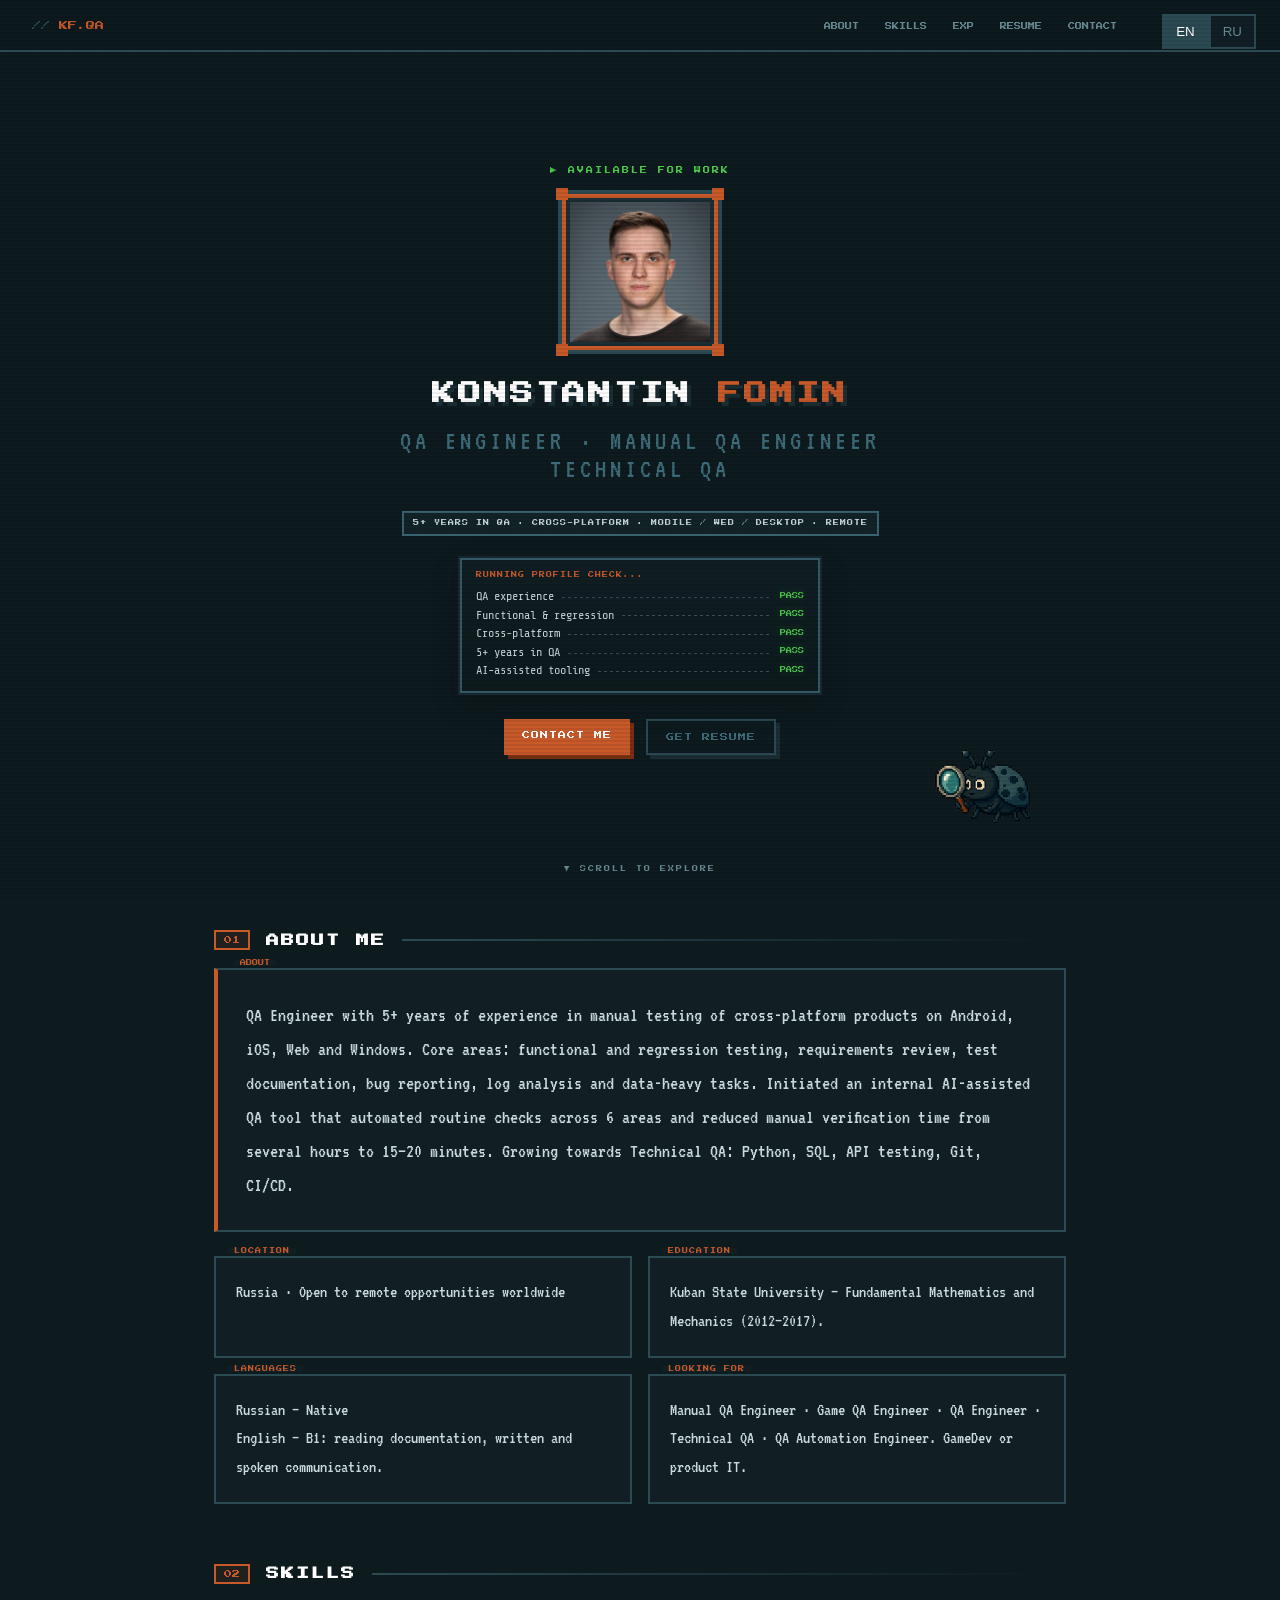
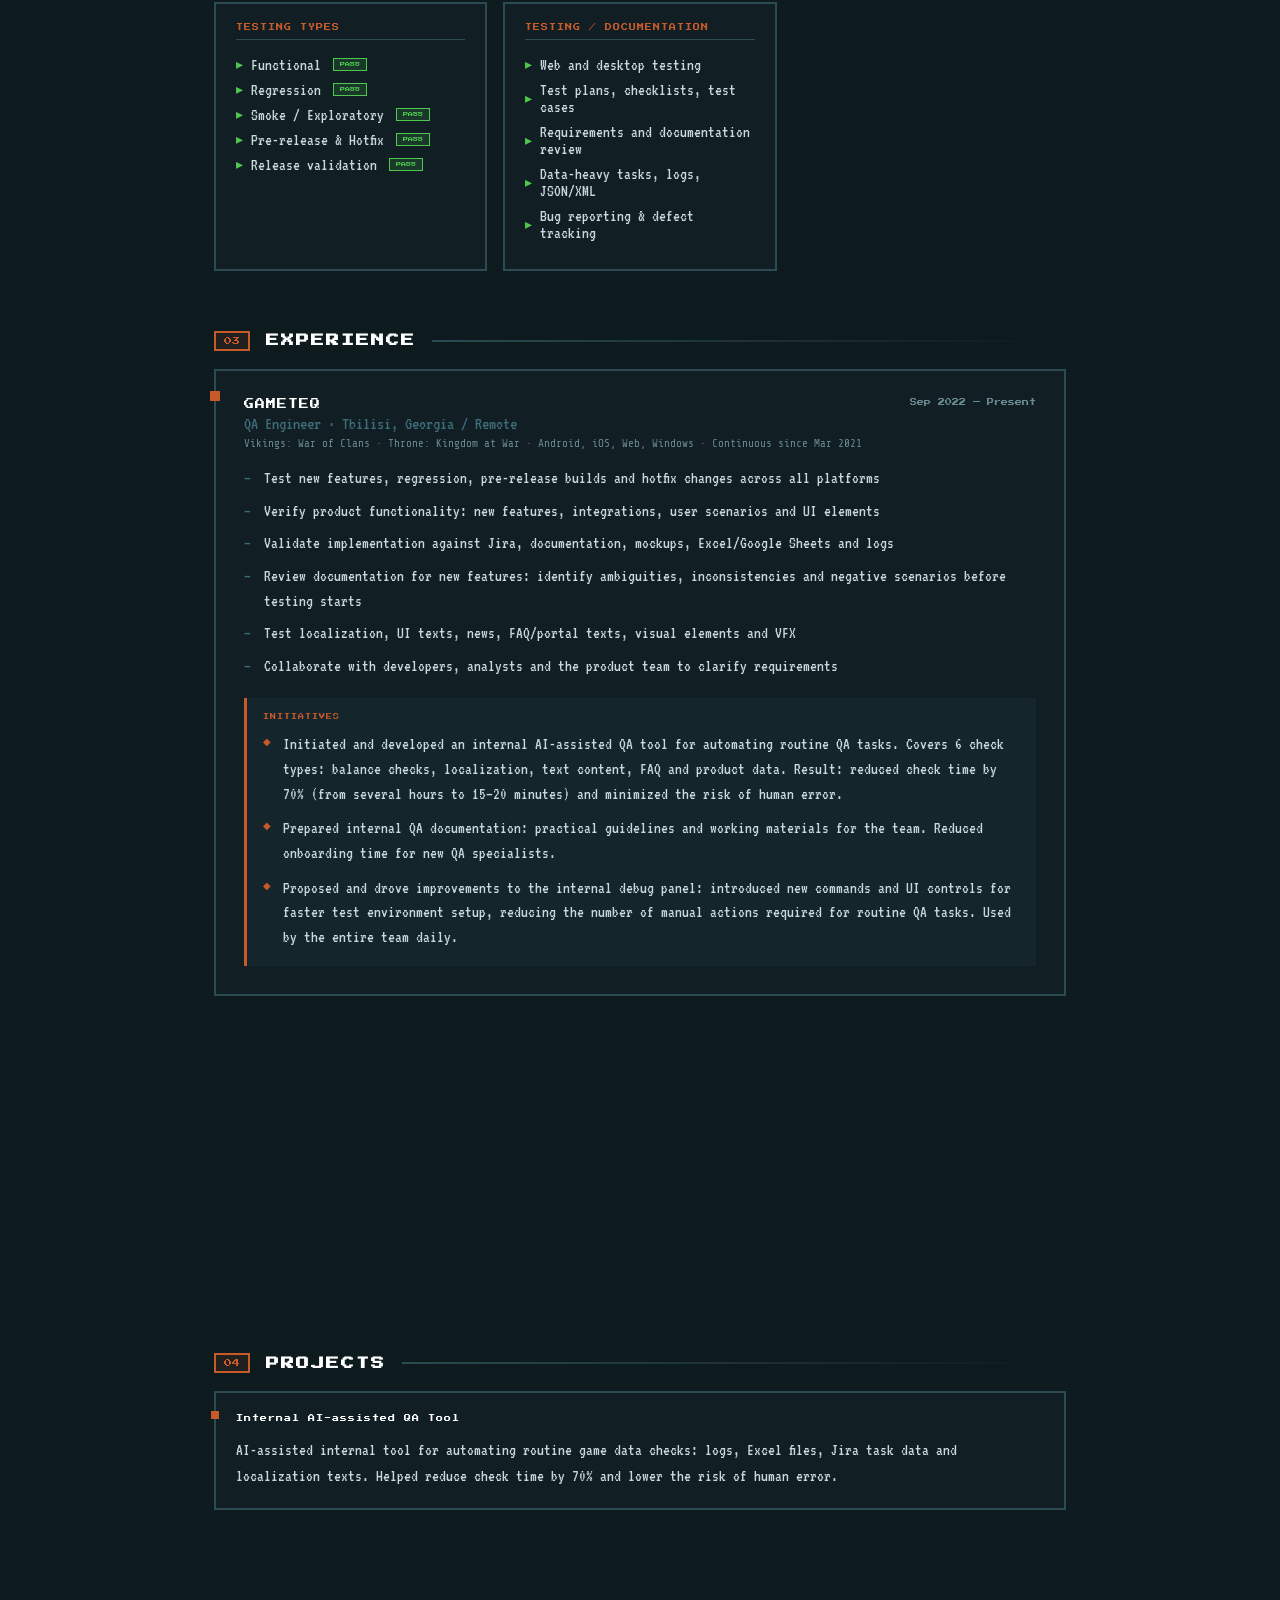
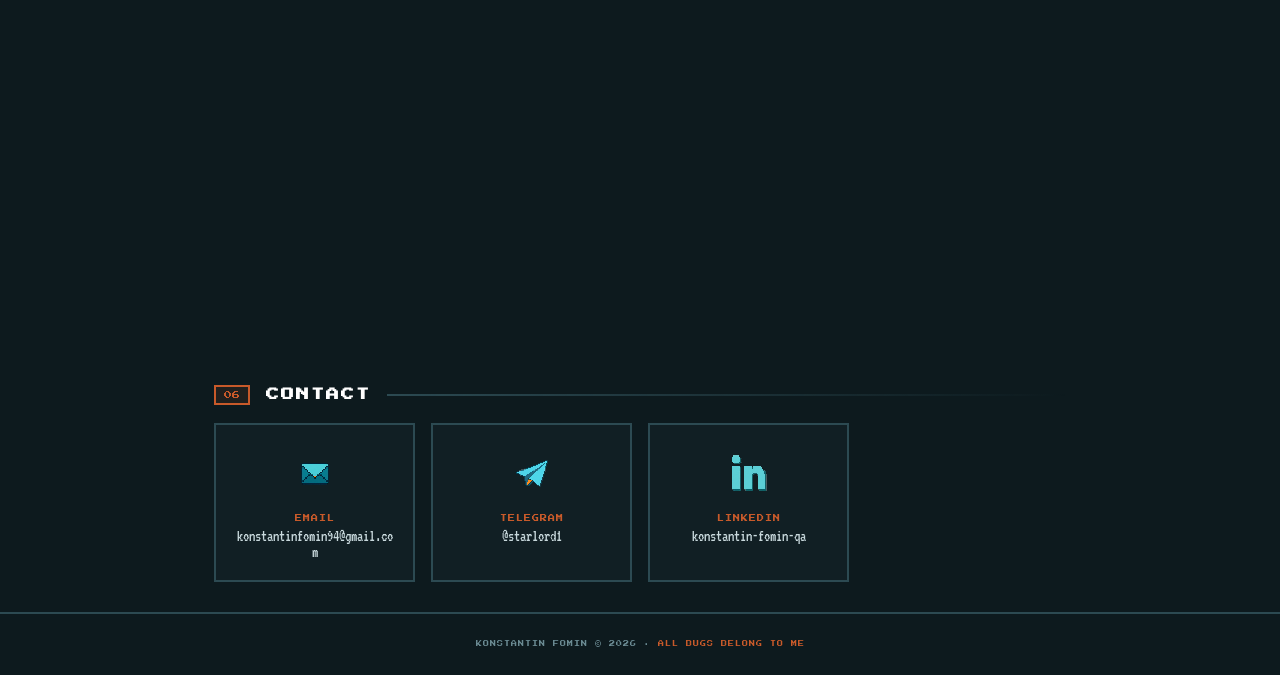
==== commit 72fdc164: "Wire /general to General resume + align with General resume content - Add resume_general_en.pdf / re" ====
--- a/general/index.html
+++ b/general/index.html
@@ -409,8 +409,8 @@
       <div class="skill-block-title" id="sk-title-2">TESTING / DOCUMENTATION</div>
       <div class="skill-item" id="sk-events">Web and desktop testing</div>
       <div class="skill-item" id="sk-balance">Test plans, checklists, test cases</div>
-      <div class="skill-item" id="sk-loc">Localization &amp; UI content</div>
-      <div class="skill-item" id="sk-doc">Feature documentation review</div>
+      <div class="skill-item" id="sk-loc">Requirements and documentation review</div>
+      <div class="skill-item" id="sk-doc">Data-heavy tasks, logs, JSON/XML</div>
       <div class="skill-item">Bug reporting &amp; defect tracking</div>
     </div>
     <div class="skill-block fade-in">
@@ -451,7 +451,7 @@
     <div class="initiatives">
       <div class="init-title" id="init-title">INITIATIVES</div>
       <ul class="init-list">
-        <li id="init1">Initiated and developed an internal AI-assisted QA tool for automating routine game data checks. Covers 6 check types: news texts, seasonal store balance, Asgard store balance, localization, portal texts and competition balance. Result: reduced check time by 70% (from several hours to 15–20 minutes) and minimized the risk of human error.</li>
+        <li id="init1">Initiated and developed an internal AI-assisted QA tool for automating routine QA tasks. Covers 6 check types: balance checks, localization, text content, FAQ and product data. Result: reduced check time by 70% (from several hours to 15–20 minutes) and minimized the risk of human error.</li>
         <li id="init2">Prepared internal QA documentation: practical guidelines and working materials for the team. Reduced onboarding time for new QA specialists.</li>
         <li id="init3">Proposed and drove improvements to the internal debug panel: introduced new commands and UI controls for faster test environment setup, reducing the number of manual actions required for routine QA tasks. Used by the entire team daily.</li>
       </ul>
@@ -503,8 +503,8 @@
   <div class="download-box fade-in">
     <p id="resume-text">Download my resume in English or Russian. Both versions are up to date.</p>
     <div class="download-btns">
-      <a href="/resume_en.pdf" class="btn-pixel btn-primary" download id="dl-en">⬇ RESUME (EN)</a>
-      <a href="/resume_ru.pdf" class="btn-pixel btn-secondary" download id="dl-ru">⬇ RESUME (RU)</a>
+      <a href="/resume_general_en.pdf" class="btn-pixel btn-primary" download id="dl-en">⬇ RESUME (EN)</a>
+      <a href="/resume_general_ru.pdf" class="btn-pixel btn-secondary" download id="dl-ru">⬇ RESUME (RU)</a>
     </div>
   </div>
 </section>
@@ -574,8 +574,8 @@
     "sk-title-2": "TESTING / DOCUMENTATION",
     "sk-events": "Web and desktop testing",
     "sk-balance": "Test plans, checklists, test cases",
-    "sk-loc": "Localization & UI content",
-    "sk-doc": "Feature documentation review",
+    "sk-loc": "Requirements and documentation review",
+    "sk-doc": "Data-heavy tasks, logs, JSON/XML",
     "sk-title-3": "TOOLS & PLATFORMS",
     "title-exp": "EXPERIENCE",
     "exp1-period": "Sep 2022 — Present",
@@ -588,7 +588,7 @@
     "exp1-5": "Test localization, UI texts, news, FAQ/portal texts, visual elements and VFX",
     "exp1-6": "Collaborate with developers, analysts and the product team to clarify requirements",
     "init-title": "INITIATIVES",
-    "init1": "Initiated and developed an internal AI-assisted QA tool for automating routine game data checks. Covers 6 check types: news texts, seasonal store balance, Asgard store balance, localization, portal texts and competition balance. Result: reduced check time by 70% (from several hours to 15–20 minutes) and minimized the risk of human error.",
+    "init1": "Initiated and developed an internal AI-assisted QA tool for automating routine QA tasks. Covers 6 check types: balance checks, localization, text content, FAQ and product data. Result: reduced check time by 70% (from several hours to 15–20 minutes) and minimized the risk of human error.",
     "init2": "Prepared internal QA documentation: practical guidelines and working materials for the team. Reduced onboarding time for new QA specialists.",
     "init3": "Proposed and drove improvements to the internal debug panel: introduced new commands and UI controls for faster test environment setup, reducing the number of manual actions required for routine QA tasks. Used by the entire team daily.",
     "exp2-period": "Mar 2021 — Aug 2022",
@@ -638,8 +638,8 @@
     "sk-title-2": "ТЕСТИРОВАНИЕ / ДОКУМЕНТАЦИЯ",
     "sk-events": "Тестирование web и desktop-приложений",
     "sk-balance": "Тест-планы, чек-листы, тест-кейсы",
-    "sk-loc": "Локализация и UI-контент",
-    "sk-doc": "Ревью документации по фичам",
+    "sk-loc": "Ревью требований и документации",
+    "sk-doc": "Data-heavy задачи, логи, JSON/XML",
     "sk-title-3": "ИНСТРУМЕНТЫ И ПЛАТФОРМЫ",
     "title-exp": "ОПЫТ РАБОТЫ",
     "exp1-period": "Сент. 2022 — настоящее время",
@@ -652,7 +652,7 @@
     "exp1-5": "Тестирую локализацию, UI-тексты, новости, FAQ/portal texts, визуальные элементы и VFX",
     "exp1-6": "Взаимодействую с разработчиками, аналитиками и командой продукта для уточнения требований",
     "init-title": "ИНИЦИАТИВЫ",
-    "init1": "Инициировал и развивал внутренний AI-assisted QA-инструмент для автоматизации рутинных задач. Покрывает 6 типов проверок: баланс магазинов, локализация, тексты новостей, FAQ и баланс соревнований. Результат: сокращение времени проверки на 70% (с нескольких часов до 15–20 минут) и минимизация человеческого фактора.",
+    "init1": "Инициировал и развивал внутренний AI-assisted QA-инструмент для автоматизации рутинных задач. Покрывает 6 типов проверок: проверки баланса, локализации, текстового контента, FAQ и данных продукта. Результат: сокращение времени проверки на 70% (с нескольких часов до 15–20 минут) и минимизация человеческого фактора.",
     "init2": "Подготовил внутреннюю QA-документацию: практические инструкции и рабочие материалы для отдела. Сократил время онбординга новых QA-специалистов.",
     "init3": "Системно развивал внутреннюю debug-панель: инициировал новые команды и элементы управления для быстрой настройки тестовых окружений — сократил количество ручных действий для типовых QA-задач. Используется всей командой ежедневно.",
     "exp2-period": "Март 2021 — Авг. 2022",
